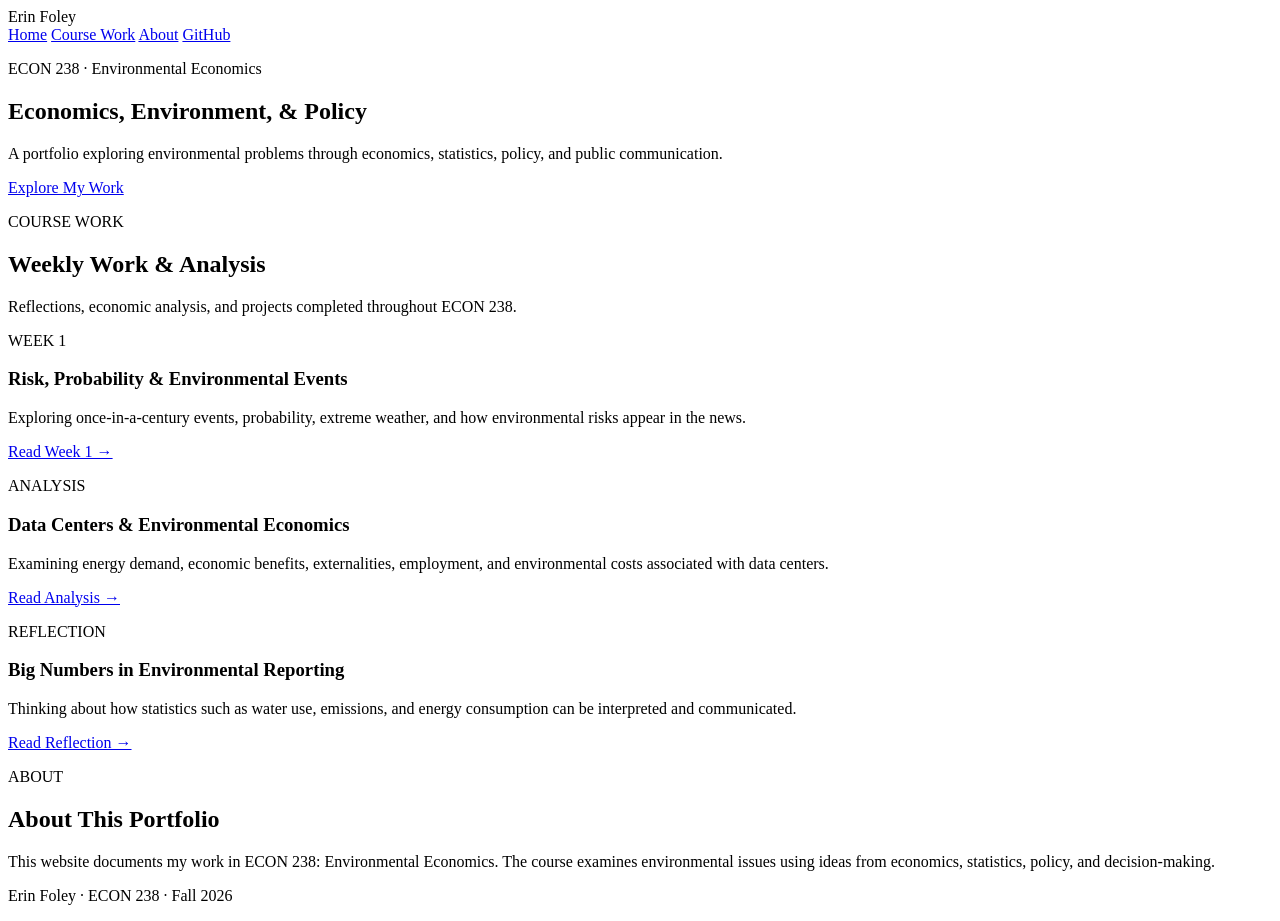
==== index.html @ 38f55a55 "Create index.html" ====
<!DOCTYPE html>
<html lang="en">
<head>
    <meta charset="UTF-8">
    <meta name="viewport" content="width=device-width, initial-scale=1.0">

    <title>Erin Foley | ECON 238 Portfolio</title>

    <link rel="stylesheet" href="style.css">
</head>

<body>

    <header>
        <nav class="navbar">
            <div class="logo">Erin Foley</div>

            <div class="nav-links">
                <a href="#home">Home</a>
                <a href="#work">Course Work</a>
                <a href="#about">About</a>
                <a href="https://github.com/efoley13/econ238-portfolio">
                    GitHub
                </a>
            </div>
        </nav>
    </header>


    <main>

        <!-- HERO SECTION -->

        <section class="hero" id="home">

            <p class="course-label">
                ECON 238 · Environmental Economics
            </p>

            <h1>
                Economics, Environment,
                <span>& Policy</span>
            </h1>

            <p class="hero-description">
                A portfolio exploring environmental problems through
                economics, statistics, policy, and public communication.
            </p>

            <a href="#work" class="button">
                Explore My Work
            </a>

        </section>


        <!-- COURSE WORK -->

        <section class="work-section" id="work">

            <p class="section-label">COURSE WORK</p>

            <h2>Weekly Work & Analysis</h2>

            <p class="section-description">
                Reflections, economic analysis, and projects completed
                throughout ECON 238.
            </p>


            <div class="card-grid">

                <article class="card">

                    <p class="card-label">WEEK 1</p>

                    <h3>
                        Risk, Probability & Environmental Events
                    </h3>

                    <p>
                        Exploring once-in-a-century events, probability,
                        extreme weather, and how environmental risks
                        appear in the news.
                    </p>

                    <a href="week1.html">
                        Read Week 1 →
                    </a>

                </article>


                <article class="card">

                    <p class="card-label">ANALYSIS</p>

                    <h3>
                        Data Centers & Environmental Economics
                    </h3>

                    <p>
                        Examining energy demand, economic benefits,
                        externalities, employment, and environmental
                        costs associated with data centers.
                    </p>

                    <a href="week1.html#data-centers">
                        Read Analysis →
                    </a>

                </article>


                <article class="card">

                    <p class="card-label">REFLECTION</p>

                    <h3>
                        Big Numbers in Environmental Reporting
                    </h3>

                    <p>
                        Thinking about how statistics such as water use,
                        emissions, and energy consumption can be
                        interpreted and communicated.
                    </p>

                    <a href="week1.html#big-numbers">
                        Read Reflection →
                    </a>

                </article>

            </div>

        </section>


        <!-- ABOUT -->

        <section class="about-section" id="about">

            <p class="section-label">ABOUT</p>

            <h2>About This Portfolio</h2>

            <p>
                This website documents my work in ECON 238:
                Environmental Economics. The course examines
                environmental issues using ideas from economics,
                statistics, policy, and decision-making.
            </p>

        </section>

    </main>


    <footer>
        <p>
            Erin Foley · ECON 238 · Fall 2026
        </p>
    </footer>

</body>
</html>
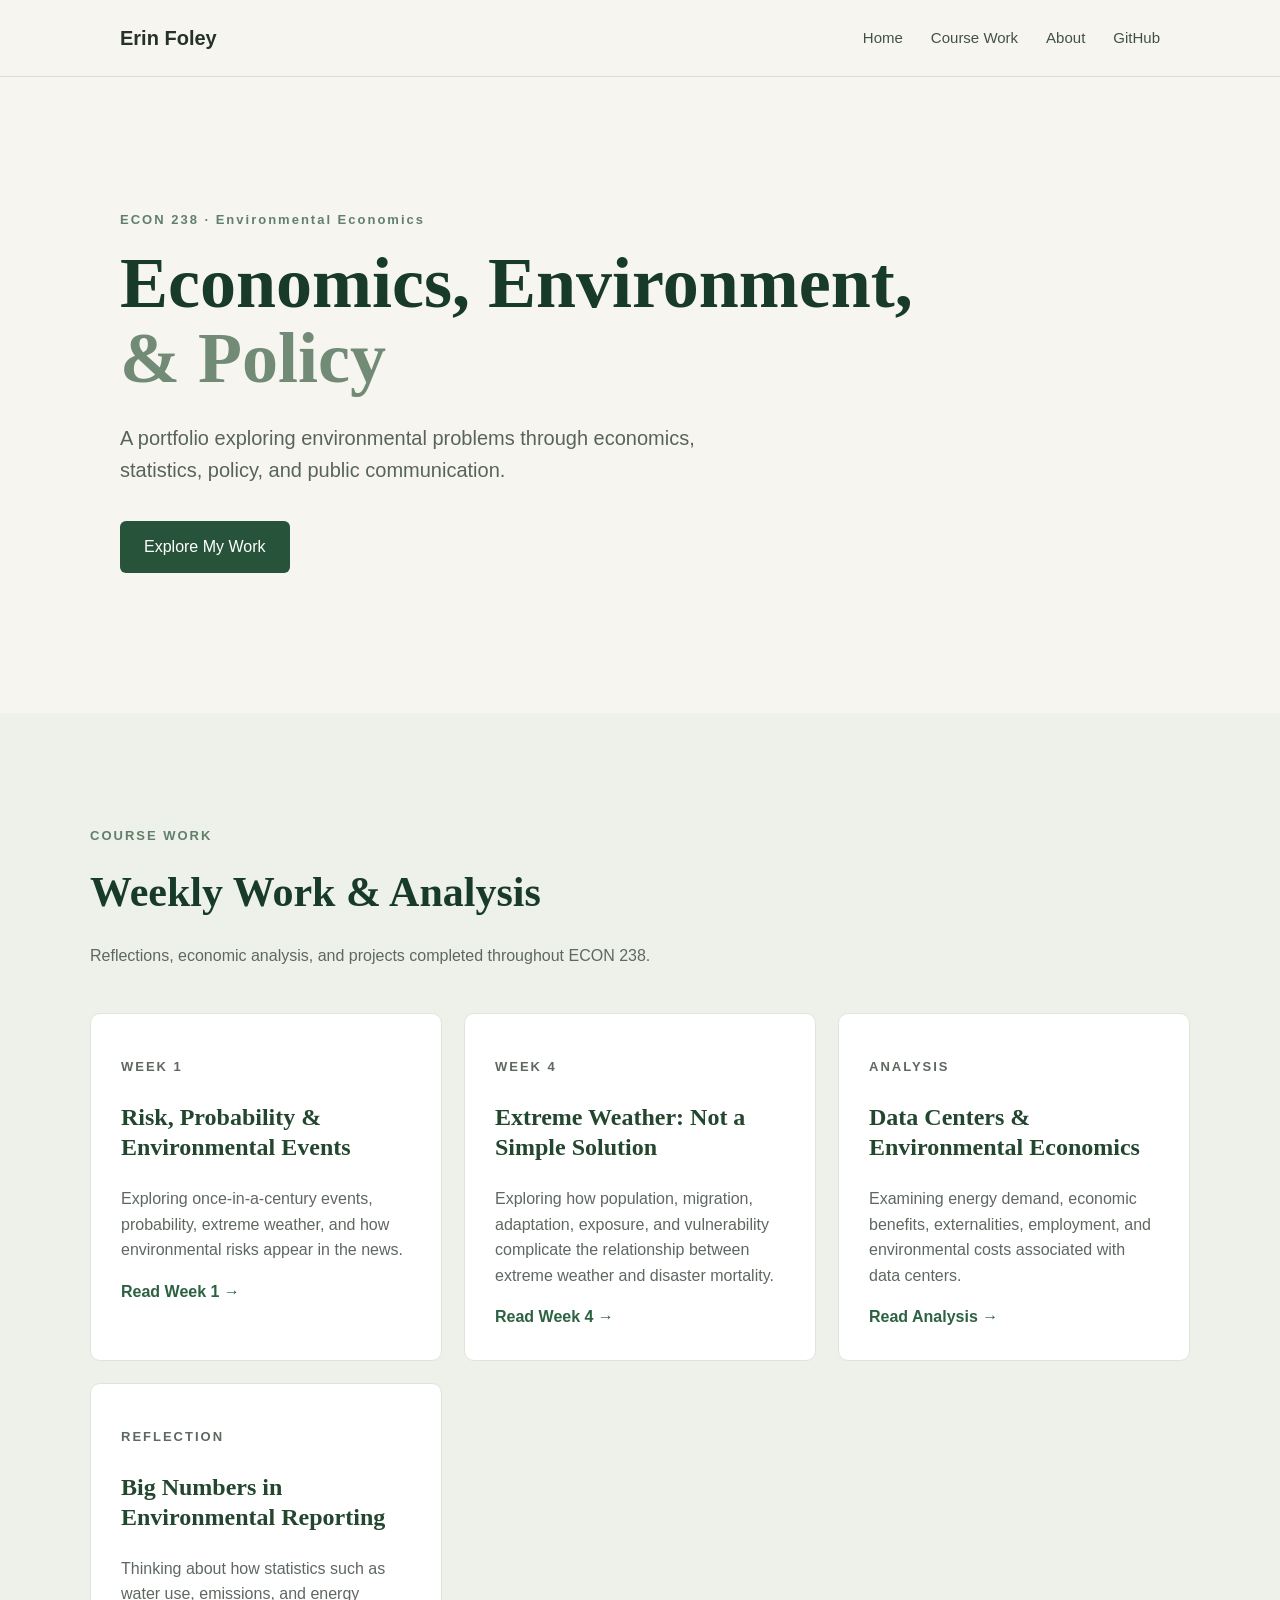
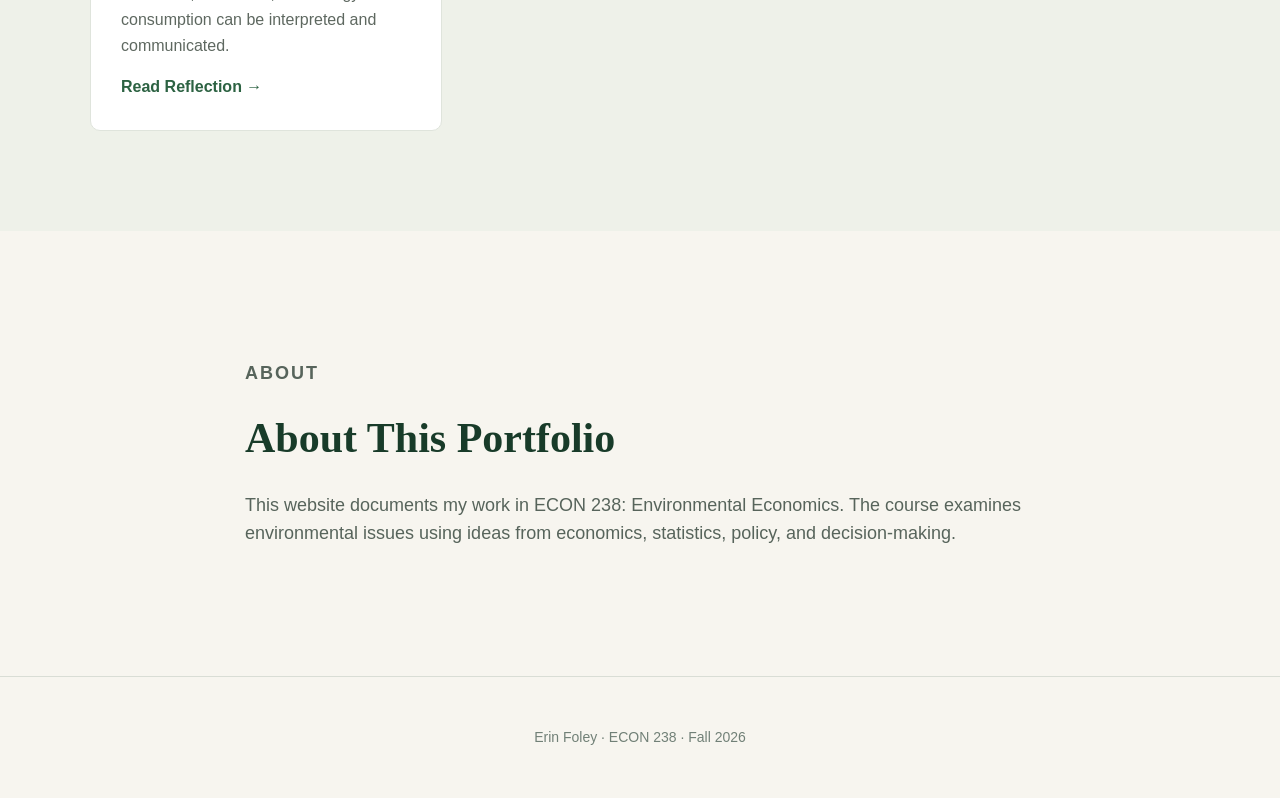
==== commit 3e6cd100: "Update index.html" ====
--- a/index.html
+++ b/index.html
@@ -1,5 +1,6 @@
 <!DOCTYPE html>
 <html lang="en">
+
 <head>
     <meta charset="UTF-8">
     <meta name="viewport" content="width=device-width, initial-scale=1.0">
@@ -13,7 +14,10 @@
 
     <header>
         <nav class="navbar">
-            <div class="logo">Erin Foley</div>
+
+            <div class="logo">
+                Erin Foley
+            </div>
 
             <div class="nav-links">
                 <a href="#home">Home</a>
@@ -23,6 +27,7 @@
                     GitHub
                 </a>
             </div>
+
         </nav>
     </header>
 
@@ -58,9 +63,13 @@
 
         <section class="work-section" id="work">
 
-            <p class="section-label">COURSE WORK</p>
-
-            <h2>Weekly Work & Analysis</h2>
+            <p class="section-label">
+                COURSE WORK
+            </p>
+
+            <h2>
+                Weekly Work & Analysis
+            </h2>
 
             <p class="section-description">
                 Reflections, economic analysis, and projects completed
@@ -70,9 +79,14 @@
 
             <div class="card-grid">
 
-                <article class="card">
-
-                    <p class="card-label">WEEK 1</p>
+
+                <!-- WEEK 1 -->
+
+                <article class="card">
+
+                    <p class="card-label">
+                        WEEK 1
+                    </p>
 
                     <h3>
                         Risk, Probability & Environmental Events
@@ -91,9 +105,39 @@
                 </article>
 
 
-                <article class="card">
-
-                    <p class="card-label">ANALYSIS</p>
+                <!-- WEEK 4 -->
+
+                <article class="card">
+
+                    <p class="card-label">
+                        WEEK 4
+                    </p>
+
+                    <h3>
+                        Extreme Weather: Not a Simple Solution
+                    </h3>
+
+                    <p>
+                        Exploring how population, migration, adaptation,
+                        exposure, and vulnerability complicate the
+                        relationship between extreme weather and
+                        disaster mortality.
+                    </p>
+
+                    <a href="week4.html">
+                        Read Week 4 →
+                    </a>
+
+                </article>
+
+
+                <!-- ANALYSIS -->
+
+                <article class="card">
+
+                    <p class="card-label">
+                        ANALYSIS
+                    </p>
 
                     <h3>
                         Data Centers & Environmental Economics
@@ -112,9 +156,13 @@
                 </article>
 
 
-                <article class="card">
-
-                    <p class="card-label">REFLECTION</p>
+                <!-- REFLECTION -->
+
+                <article class="card">
+
+                    <p class="card-label">
+                        REFLECTION
+                    </p>
 
                     <h3>
                         Big Numbers in Environmental Reporting
@@ -132,6 +180,7 @@
 
                 </article>
 
+
             </div>
 
         </section>
@@ -141,9 +190,13 @@
 
         <section class="about-section" id="about">
 
-            <p class="section-label">ABOUT</p>
-
-            <h2>About This Portfolio</h2>
+            <p class="section-label">
+                ABOUT
+            </p>
+
+            <h2>
+                About This Portfolio
+            </h2>
 
             <p>
                 This website documents my work in ECON 238:
@@ -158,10 +211,14 @@
 
 
     <footer>
+
         <p>
             Erin Foley · ECON 238 · Fall 2026
         </p>
+
     </footer>
 
+
 </body>
+
 </html>
--- a/style.css
+++ b/style.css
@@ -0,0 +1,403 @@
+/* ---------- BASIC SETUP ---------- */
+
+* {
+    box-sizing: border-box;
+}
+
+html {
+    scroll-behavior: smooth;
+}
+
+body {
+    margin: 0;
+    font-family: Arial, Helvetica, sans-serif;
+    background-color: #f7f5ef;
+    color: #24322a;
+    line-height: 1.6;
+}
+
+
+/* ---------- NAVIGATION ---------- */
+
+header {
+    border-bottom: 1px solid #d9ddd5;
+    background-color: #f7f5ef;
+}
+
+.navbar {
+    max-width: 1100px;
+    margin: auto;
+    padding: 22px 30px;
+
+    display: flex;
+    justify-content: space-between;
+    align-items: center;
+}
+
+.logo {
+    font-size: 20px;
+    font-weight: bold;
+}
+
+.nav-links {
+    display: flex;
+    gap: 28px;
+}
+
+.nav-links a {
+    text-decoration: none;
+    color: #405247;
+    font-size: 15px;
+}
+
+.nav-links a:hover {
+    color: #1f5135;
+}
+
+
+/* ---------- HERO ---------- */
+
+.hero {
+    max-width: 1100px;
+    margin: auto;
+
+    padding: 120px 30px 140px 30px;
+}
+
+.course-label,
+.section-label,
+.card-label {
+    color: #60806b;
+    font-size: 13px;
+    font-weight: bold;
+    letter-spacing: 2px;
+}
+
+.hero h1 {
+    max-width: 800px;
+
+    margin: 15px 0 25px 0;
+
+    font-family: Georgia, serif;
+    font-size: 72px;
+    line-height: 1.05;
+
+    color: #183b29;
+}
+
+.hero h1 span {
+    color: #718b76;
+}
+
+.hero-description {
+    max-width: 620px;
+
+    font-size: 20px;
+    color: #57645b;
+
+    margin-bottom: 35px;
+}
+
+.button {
+    display: inline-block;
+
+    background-color: #28533b;
+    color: white;
+
+    padding: 13px 24px;
+
+    border-radius: 6px;
+
+    text-decoration: none;
+}
+
+.button:hover {
+    background-color: #183b29;
+}
+
+
+/* ---------- COURSE WORK ---------- */
+
+.work-section {
+    background-color: #eef1e9;
+
+    padding: 100px 30px;
+}
+
+.work-section > h2,
+.work-section > p,
+.card-grid {
+    max-width: 1100px;
+    margin-left: auto;
+    margin-right: auto;
+}
+
+.work-section h2,
+.about-section h2 {
+    font-family: Georgia, serif;
+    font-size: 42px;
+    color: #183b29;
+
+    margin-top: 5px;
+    margin-bottom: 10px;
+}
+
+.section-description {
+    color: #5e6860;
+    margin-bottom: 45px;
+}
+
+
+/* ---------- CARDS ---------- */
+
+.card-grid {
+    display: grid;
+
+    grid-template-columns: repeat(3, 1fr);
+
+    gap: 22px;
+}
+
+.card {
+    background-color: white;
+
+    padding: 30px;
+
+    border-radius: 10px;
+
+    border: 1px solid #dfe4dc;
+
+    transition: transform 0.2s ease;
+}
+
+.card:hover {
+    transform: translateY(-4px);
+}
+
+.card h3 {
+    font-family: Georgia, serif;
+
+    font-size: 24px;
+    line-height: 1.25;
+
+    color: #23462f;
+}
+
+.card p {
+    color: #5e6860;
+}
+
+.card a {
+    color: #2c6242;
+
+    font-weight: bold;
+    text-decoration: none;
+}
+
+
+/* ---------- ABOUT ---------- */
+
+.about-section {
+    max-width: 850px;
+
+    margin: auto;
+
+    padding: 110px 30px;
+}
+
+.about-section p {
+    font-size: 18px;
+    color: #57645b;
+}
+
+
+/* ---------- FOOTER ---------- */
+
+footer {
+    border-top: 1px solid #d9ddd5;
+
+    text-align: center;
+
+    padding: 35px;
+
+    color: #718077;
+
+    font-size: 14px;
+}
+
+
+/* ---------- MOBILE ---------- */
+
+@media (max-width: 750px) {
+
+    .navbar {
+        flex-direction: column;
+        gap: 15px;
+    }
+
+    .nav-links {
+        gap: 15px;
+        flex-wrap: wrap;
+        justify-content: center;
+    }
+
+    .hero {
+        padding-top: 80px;
+    }
+
+    .hero h1 {
+        font-size: 46px;
+    }
+
+    .card-grid {
+        grid-template-columns: 1fr;
+    }
+}
+
+/* ---------- WEEK PAGES ---------- */
+
+.week-page {
+    max-width: 850px;
+    margin: auto;
+    padding: 80px 30px;
+}
+
+.week-header {
+    margin-bottom: 70px;
+}
+
+.week-header h1 {
+    font-family: Georgia, serif;
+    font-size: 52px;
+    line-height: 1.1;
+    color: #183b29;
+    margin: 10px 0 20px;
+}
+
+.week-header p {
+    font-size: 19px;
+    color: #57645b;
+}
+
+.assignment-section {
+    background-color: white;
+    padding: 35px;
+    margin-bottom: 30px;
+    border: 1px solid #dfe4dc;
+    border-radius: 10px;
+}
+
+.assignment-section h2 {
+    font-family: Georgia, serif;
+    color: #23462f;
+    font-size: 30px;
+    margin-top: 0;
+}
+
+.assignment-section p {
+    color: #4f5b53;
+    font-size: 17px;
+    line-height: 1.8;
+}
+
+/* ---------- WEEK 4 PUBLICATION ---------- */
+
+.chart-placeholder {
+    margin: 30px 0;
+    padding: 20px;
+    background-color: #f7f5ef;
+    border: 1px solid #dfe4dc;
+    border-radius: 8px;
+    text-align: center;
+}
+
+.chart-placeholder img {
+    display: block;
+    width: 100%;
+    height: auto;
+    margin-top: 15px;
+    border-radius: 6px;
+}
+
+.takeaway-box {
+    margin: 30px 0;
+    padding: 25px 28px;
+    background-color: #eef1e9;
+    border-left: 5px solid #28533b;
+    border-radius: 6px;
+    font-size: 18px;
+}
+
+.takeaway-box p {
+    margin-bottom: 0;
+}
+
+.caution-box {
+    margin-top: 25px;
+    padding: 22px 25px;
+    background-color: #f3eee1;
+    border-left: 5px solid #718b76;
+    border-radius: 6px;
+    color: #405247;
+}
+
+.measurement-grid {
+    display: grid;
+    grid-template-columns: 1fr 1fr;
+    gap: 20px;
+    margin: 30px 0;
+}
+
+.measurement-grid > div {
+    background-color: #eef1e9;
+    padding: 25px;
+    border-radius: 8px;
+}
+
+.measurement-grid h3 {
+    margin-top: 0;
+    font-family: Georgia, serif;
+    color: #23462f;
+}
+
+.conclusion-section {
+    background-color: #28533b;
+}
+
+.conclusion-section .card-label {
+    color: #c8d8cc;
+}
+
+.conclusion-section h2 {
+    color: white;
+}
+
+.conclusion-section p {
+    color: #f3f5f1;
+    font-size: 19px;
+}
+
+.poster-section {
+    text-align: center;
+}
+
+.poster-preview {
+    display: block;
+    width: 100%;
+    max-width: 600px;
+    height: auto;
+    margin: 30px auto;
+    border: 1px solid #d9ddd5;
+    border-radius: 8px;
+}
+
+@media (max-width: 750px) {
+
+    .measurement-grid {
+        grid-template-columns: 1fr;
+    }
+
+    .assignment-section {
+        padding: 25px 20px;
+    }
+}
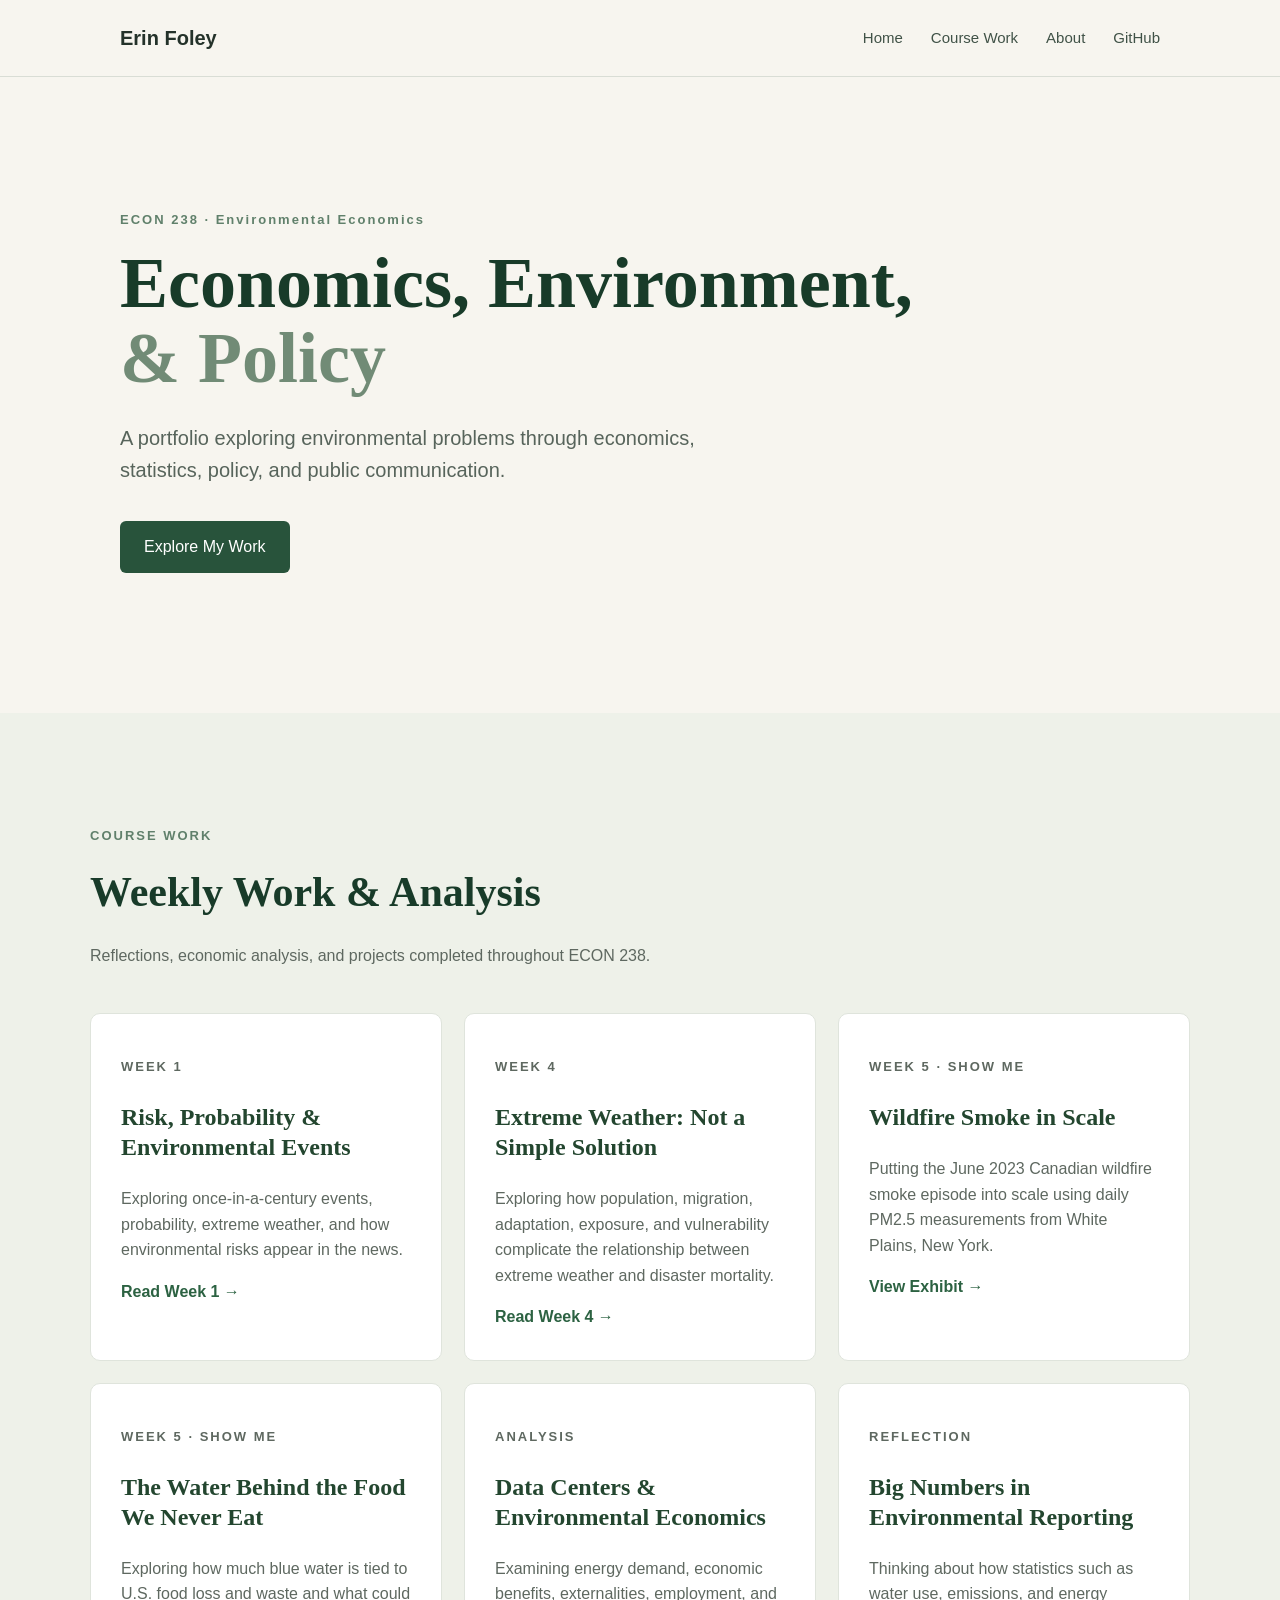
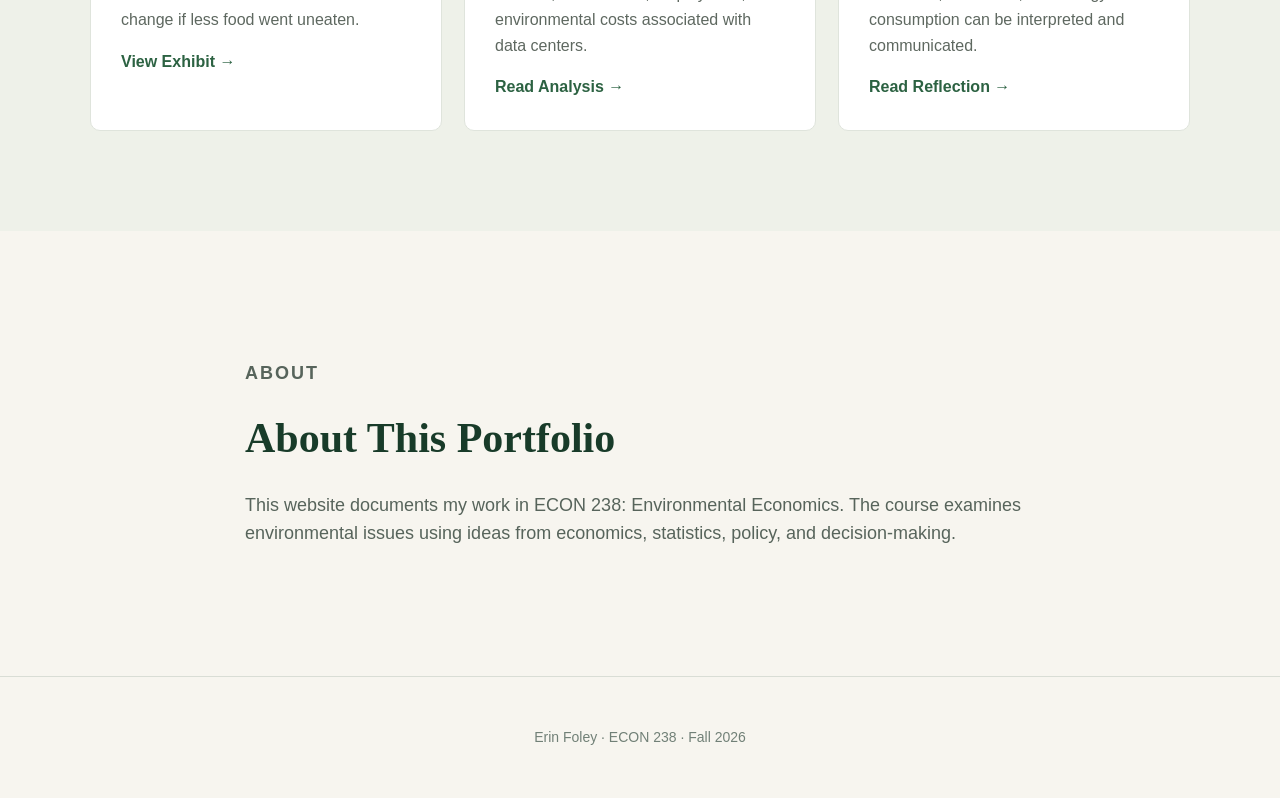
==== commit 4c8ee4c2: "Update index.html" ====
--- a/index.html
+++ b/index.html
@@ -131,6 +131,56 @@
                 </article>
 
 
+                <!-- WEEK 5 - WILDFIRE -->
+
+                <article class="card">
+
+                    <p class="card-label">
+                        WEEK 5 · SHOW ME
+                    </p>
+
+                    <h3>
+                        Wildfire Smoke in Scale
+                    </h3>
+
+                    <p>
+                        Putting the June 2023 Canadian wildfire smoke
+                        episode into scale using daily PM2.5 measurements
+                        from White Plains, New York.
+                    </p>
+
+                    <a href="week5-wildfire.html">
+                        View Exhibit →
+                    </a>
+
+                </article>
+
+
+                <!-- WEEK 5 - FOOD WASTE -->
+
+                <article class="card">
+
+                    <p class="card-label">
+                        WEEK 5 · SHOW ME
+                    </p>
+
+                    <h3>
+                        The Water Behind the Food We Never Eat
+                    </h3>
+
+                    <p>
+                        Exploring how much blue water is tied to U.S.
+                        food loss and waste and what could change if
+                        less food went uneaten.
+                    </p>
+
+                    <a href="week5-food-waste.html">
+                        View Exhibit →
+                    </a>
+
+                </article>
+
+
                 <!-- ANALYSIS -->
 
                 <article class="card">
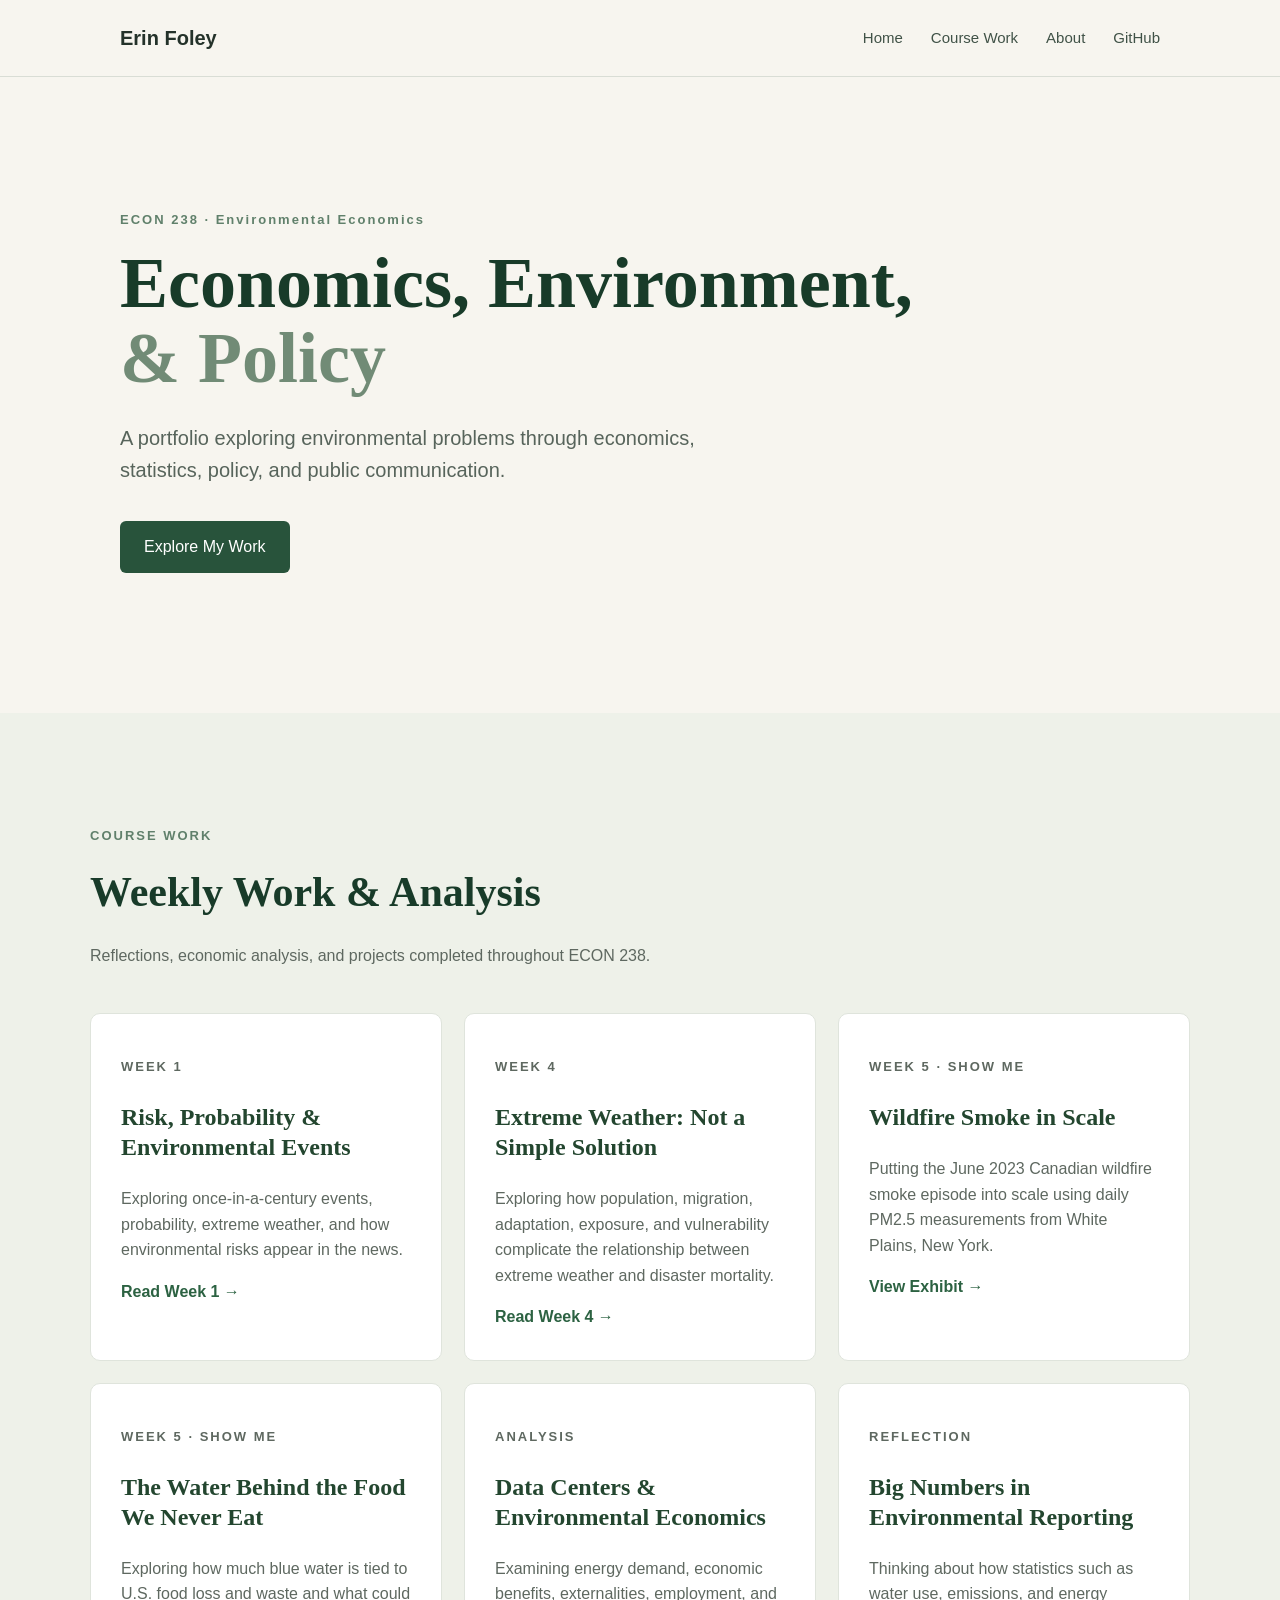
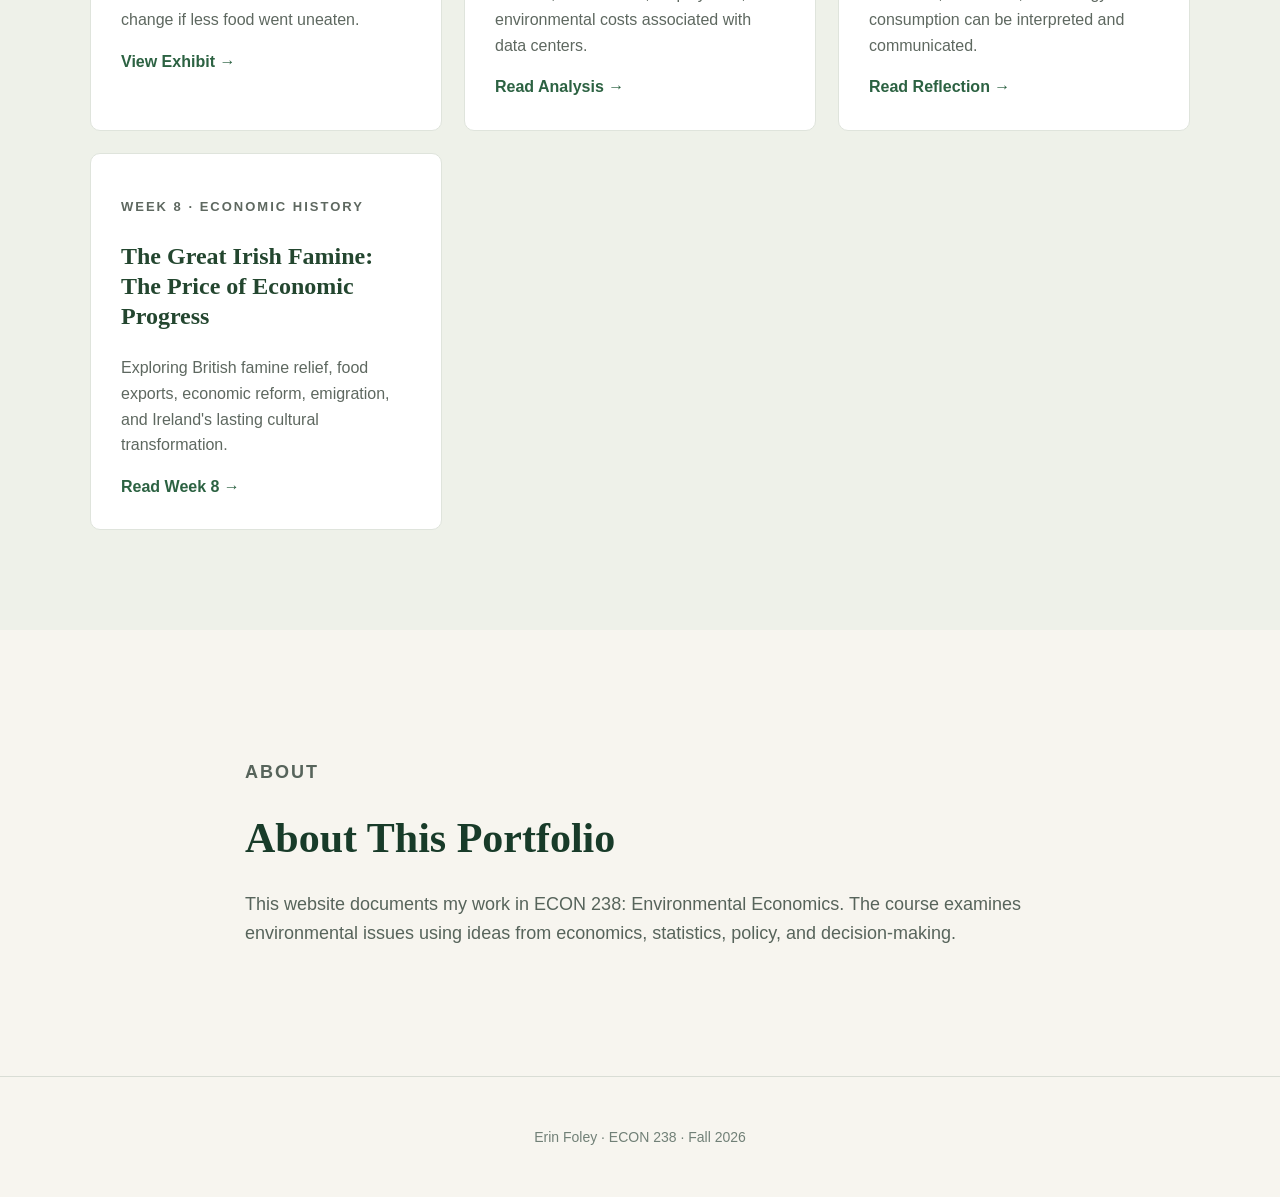
==== commit 56fd44ed: "Add Week 8 Irish Famine lecture card" ====
--- a/index.html
+++ b/index.html
@@ -231,6 +231,31 @@
                 </article>
 
 
+                <!-- WEEK 8 - IRISH POTATO FAMINE -->
+
+                <article class="card">
+
+                    <p class="card-label">
+                        WEEK 8 · ECONOMIC HISTORY
+                    </p>
+
+                    <h3>
+                        The Great Irish Famine: The Price of Economic Progress
+                    </h3>
+
+                    <p>
+                        Exploring British famine relief, food exports,
+                        economic reform, emigration, and Ireland's
+                        lasting cultural transformation.
+                    </p>
+
+                    <a href="week8.html">
+                        Read Week 8 →
+                    </a>
+
+                </article>
+
+
             </div>
 
         </section>
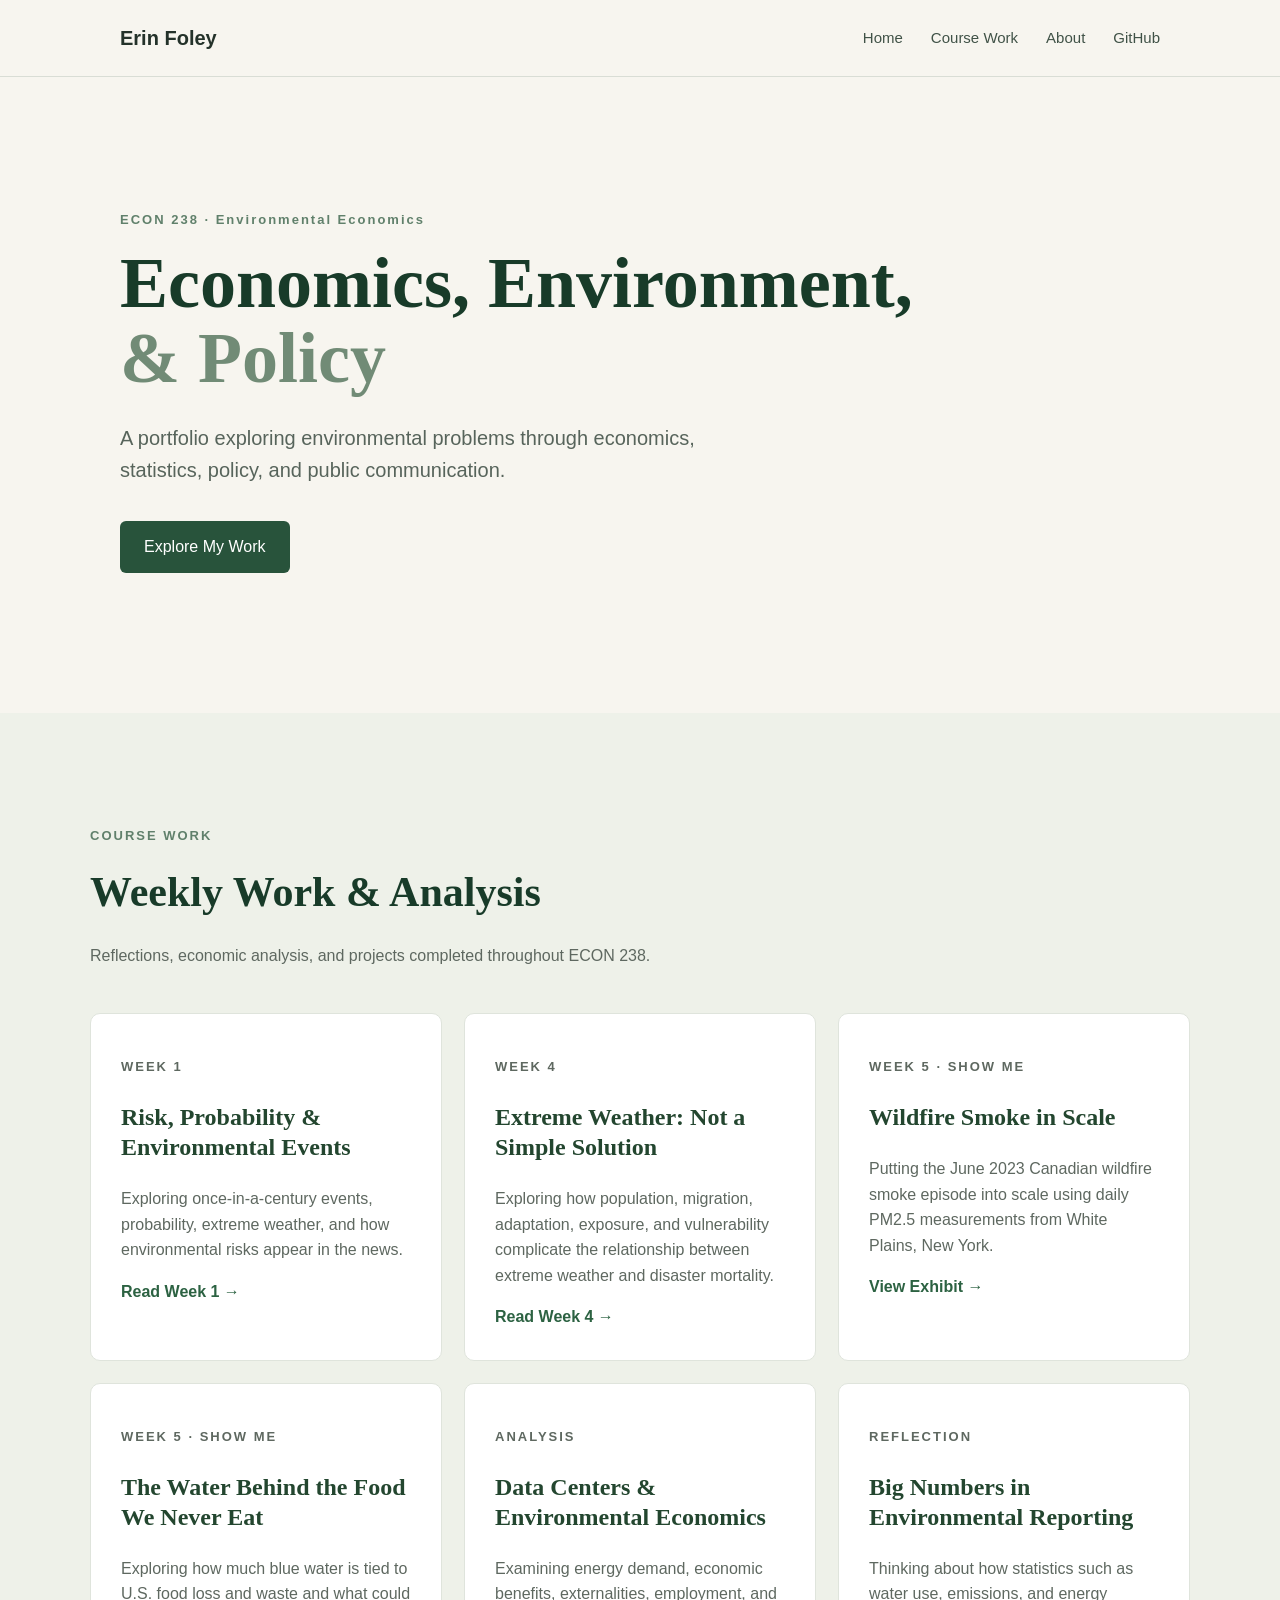
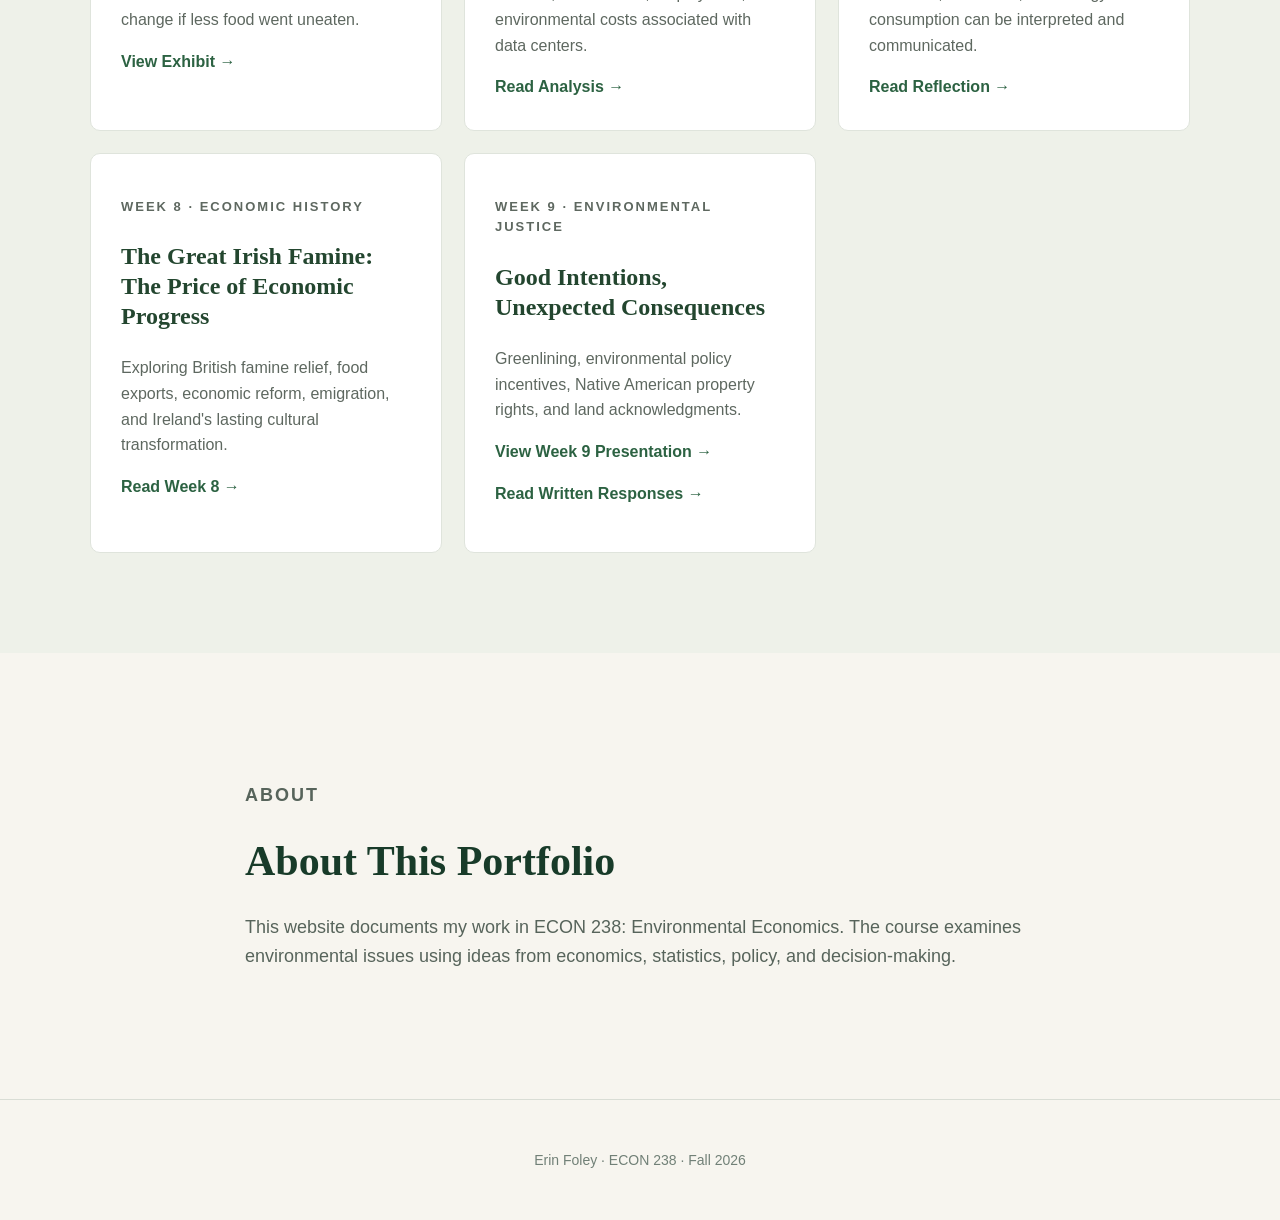
==== commit 9dd155cc: "Link Week 9 presentation and responses from portfolio" ====
--- a/index.html
+++ b/index.html
@@ -256,6 +256,16 @@
                 </article>
 
 
+                <!-- WEEK 9 - GREENLINING -->
+
+                <article class="card">
+                    <p class="card-label">WEEK 9 · ENVIRONMENTAL JUSTICE</p>
+                    <h3>Good Intentions, Unexpected Consequences</h3>
+                    <p>Greenlining, environmental policy incentives, Native American property rights, and land acknowledgments.</p>
+                    <a href="week9-presentation.html">View Week 9 Presentation →</a>
+                    <p><a href="week9-responses.md">Read Written Responses →</a></p>
+                </article>
+
             </div>
 
         </section>
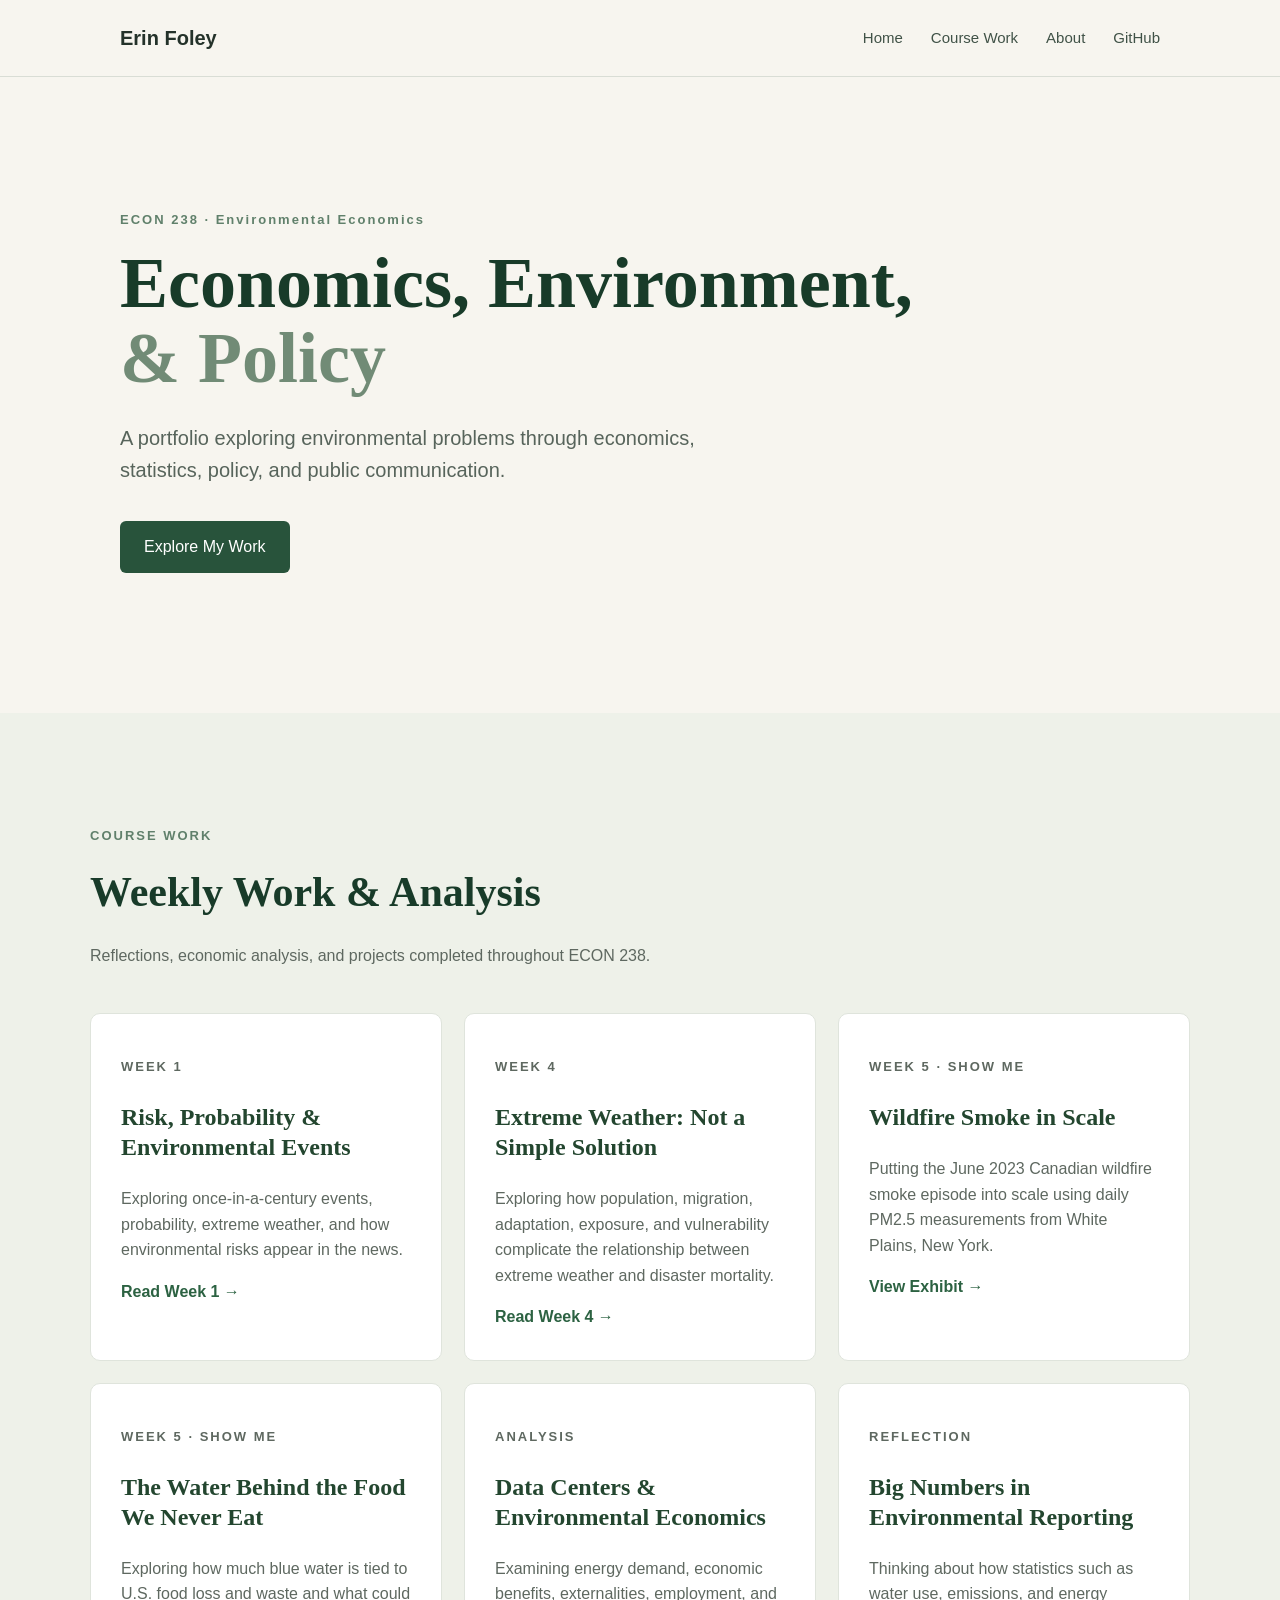
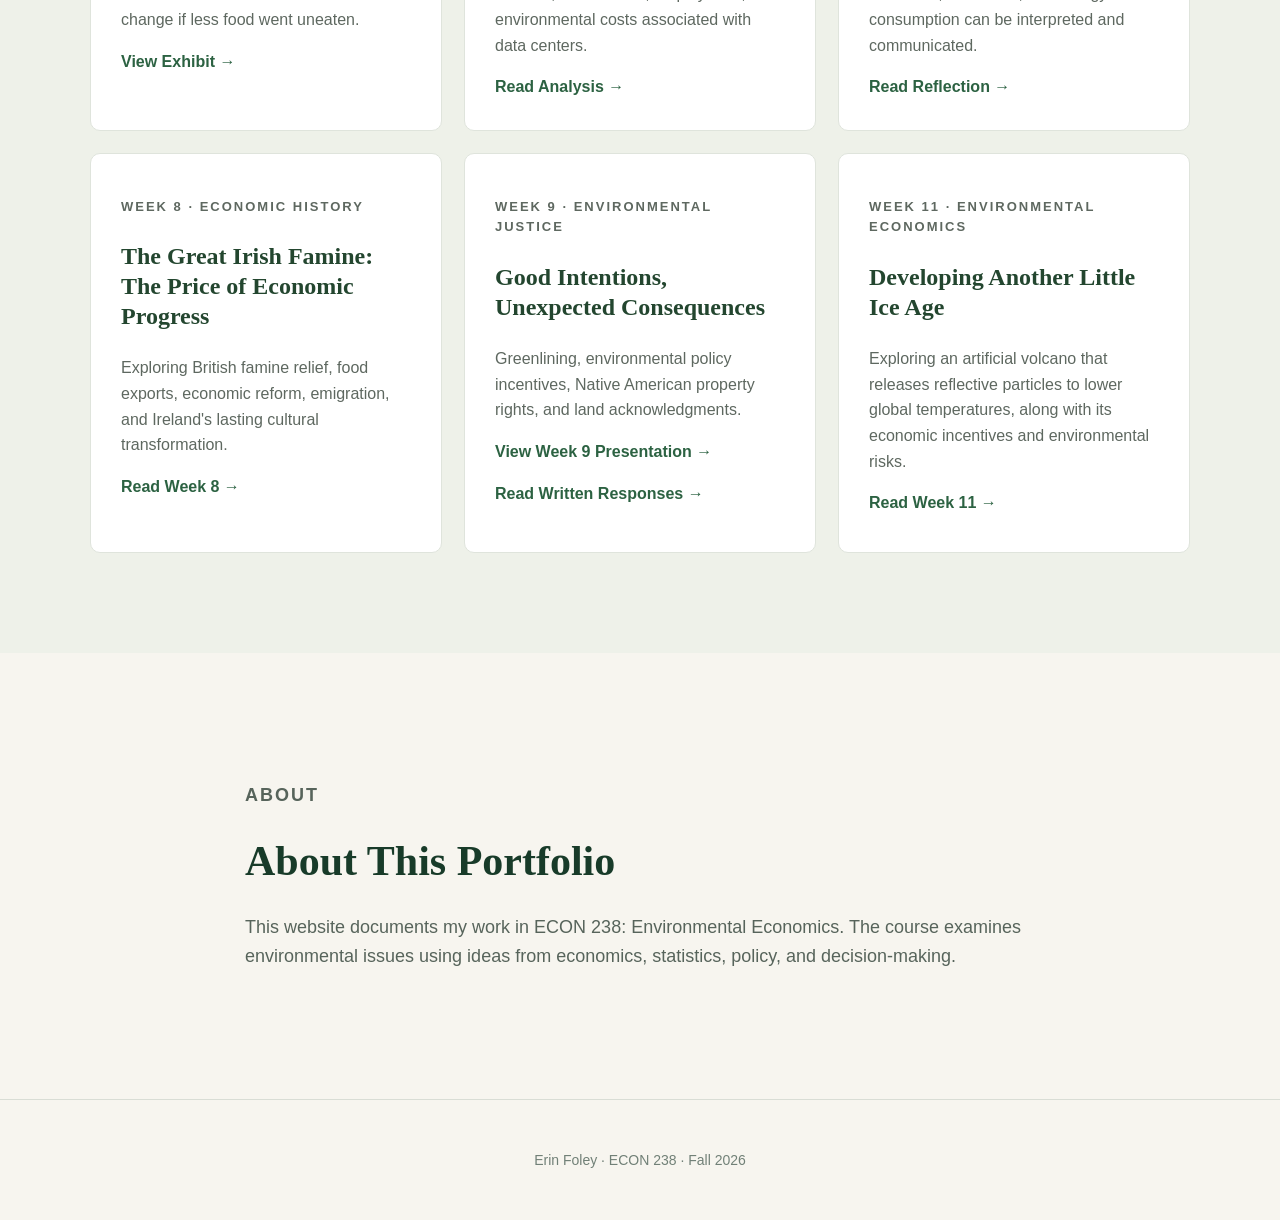
==== commit fb89958e: "Link Week 11 from course work home page" ====
--- a/index.html
+++ b/index.html
@@ -263,7 +263,16 @@
                     <h3>Good Intentions, Unexpected Consequences</h3>
                     <p>Greenlining, environmental policy incentives, Native American property rights, and land acknowledgments.</p>
                     <a href="week9-presentation.html">View Week 9 Presentation →</a>
-                    <p><a href="week9-responses.md">Read Written Responses →</a></p>
+                    <p><a href="week9.html">Read Written Responses →</a></p>
+                </article>
+
+                <!-- WEEK 11 - ARTIFICIAL VOLCANO -->
+
+                <article class="card">
+                    <p class="card-label">WEEK 11 · ENVIRONMENTAL ECONOMICS</p>
+                    <h3>Developing Another Little Ice Age</h3>
+                    <p>Exploring an artificial volcano that releases reflective particles to lower global temperatures, along with its economic incentives and environmental risks.</p>
+                    <a href="week11.html">Read Week 11 →</a>
                 </article>
 
             </div>
